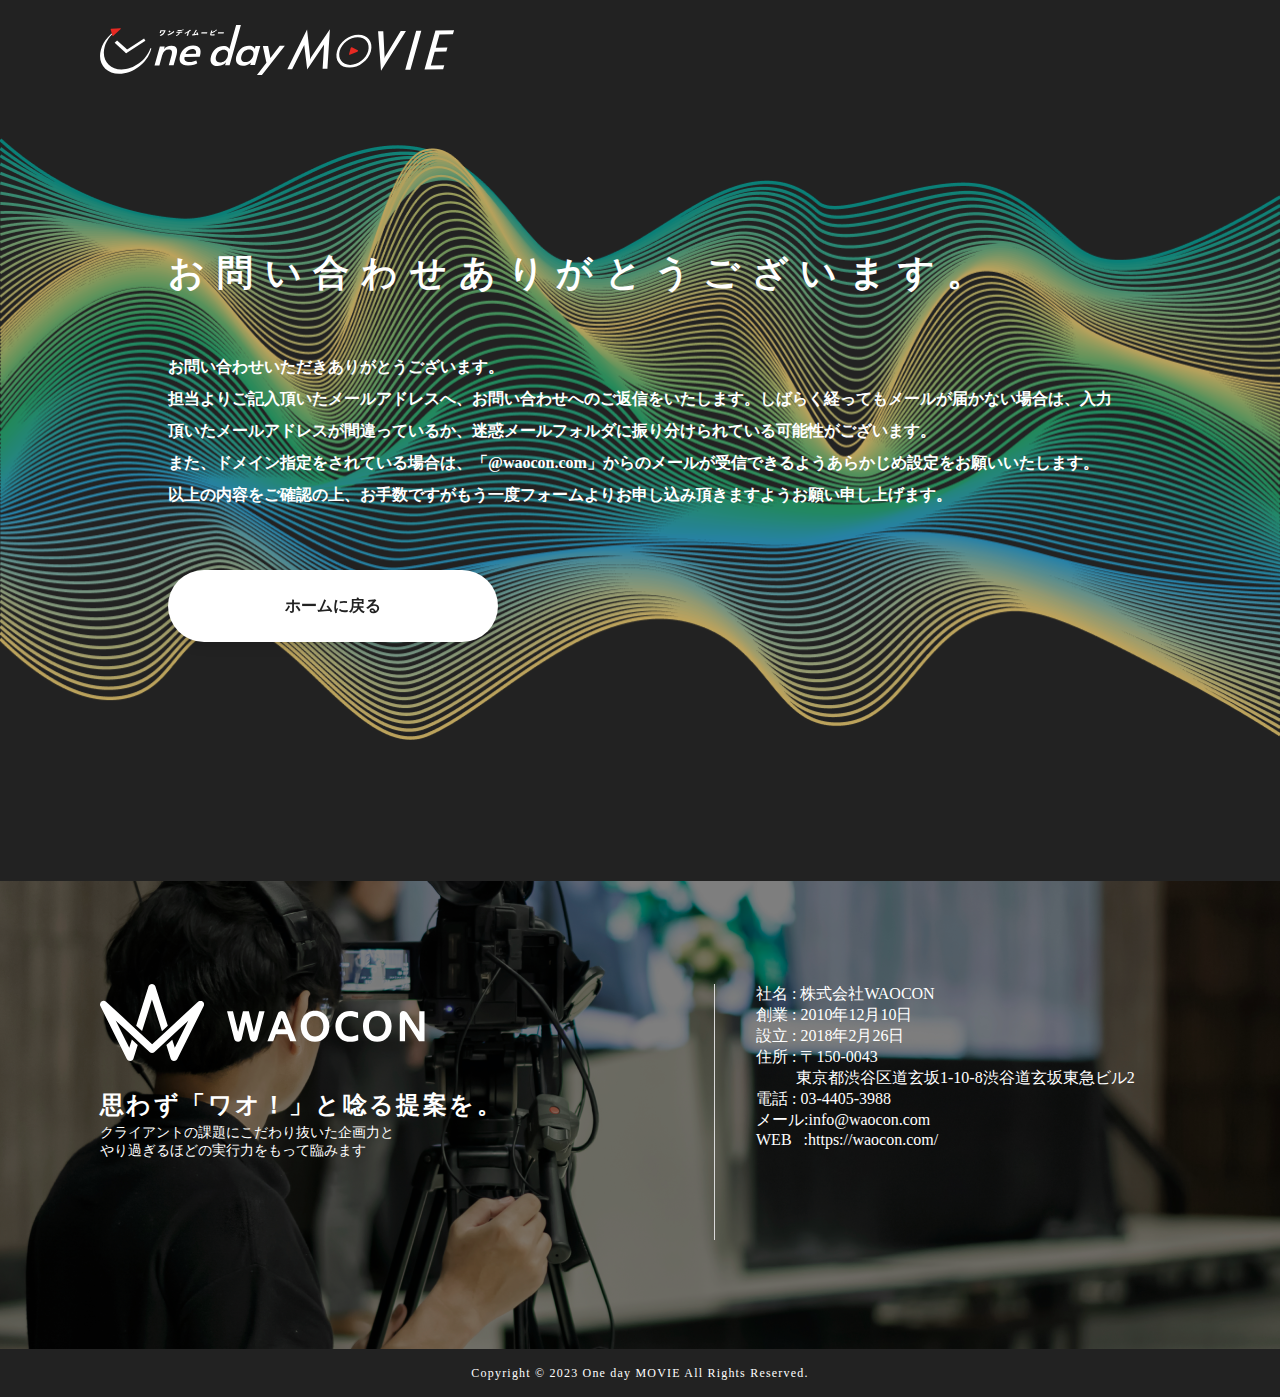
==== thanks-page.html @ 6f589d9c "create page thanks" ====
<!DOCTYPE html>
<html lang="en">

<head>
  <meta charset="UTF-8">
  <meta http-equiv="X-UA-Compatible" content="IE=edge">
  <meta name="viewport" content="width=device-width, initial-scale=1.0">
  <title>Thanks page</title>
  <link rel="stylesheet" href="./styles.css">
</head>

<body>
  <header class="page-header">
    <img class="logo" src="./img/logo.svg" alt="logo" />
  </header>
  <main class="page-main screen">
    <section class="section-banner">
      <div class="banner-wrapper">
        <img class="layer-1" src="./img/layer-1.png" alt="Layer 1" />
        <div class="content-thanks">
          <h2>お問い合わせありがとうございます。</h2>
          <p>
            お問い合わせいただきありがとうございます。<br>
            担当よりご記入頂いたメールアドレスへ、お問い合わせへのご返信をいたします。しばらく経ってもメールが届かない場合は、入力<br>頂いたメールアドレスが間違っているか、迷惑メールフォルダに振り分けられている可能性がございます。<br>
            また、ドメイン指定をされている場合は、「@waocon.com」からのメールが受信できるようあらかじめ設定をお願いいたします。<br>
            以上の内容をご確認の上、お手数ですがもう一度フォームよりお申し込み頂きますようお願い申し上げます。
          </p>
          <button class="return-home-button">
            <a href="index.html">ホームに戻る</a>
          </button>
        </div>
      </div>
    </section>
  </main>
  <footer class="page-footer">
    <div class="rectangle-69"></div>
    <div class="footer-content">
      <div class="footer-content-left">
        <img class="frame-2" src="./img/frame-1.svg" alt="Frame" />
        <h4 class="footer-title">思わず「ワオ！」と唸る提案を。</h4>
        <p class="footer-subtitle">クライアントの課題にこだわり抜いた企画力と</p>
        <p class="footer-subtitle">やり過ぎるほどの実行力をもって臨みます</p>
      </div>
      <div class="footer-content-right">
        <img class="line-5" src="./img/line-5.svg" alt="Line 5" />
        <ul class="introduction-list">
          <li class="introduction-item yugothic-medium-white-16px">社名 : 株式会社WAOCON</li>
          <li class="introduction-item yugothic-medium-white-16px">創業 : 2010年12月10日</li>
          <li class="introduction-item yugothic-medium-white-16px">設立 : 2018年2月26日</li>
          <li class="introduction-item yugothic-medium-white-16px">住所 : 〒150-0043<br><span
              class="mr-5">東京都渋谷区道玄坂1-10-8渋谷道玄坂東急ビル2</span></li>
          <li class="introduction-item yugothic-medium-white-16px">電話 : 03-4405-3988</li>
          <li class="introduction-item yugothic-medium-white-16px">メール:info@waocon.com</li>
          <li class="introduction-item yugothic-medium-white-16px">WEB&nbsp;&nbsp; :https://waocon.com/</li>
        </ul>
      </div>
    </div>
  </footer>
  <div class="copyright-area">
    <p class="copyright-2023-one valign-text-middle">Copyright © 2023 One day MOVIE All Rights Reserved.</p>
  </div>
</body>

</html>
---- styles.css ----
/* Font */
@font-face {
  font-family: 'Oswald';
  src: url('font/Oswald-Bold.woff2') format('woff2'),
      url('font/Oswald-Bold.woff') format('woff');
  font-weight: 700;
  font-style: normal;
  font-display: swap;
}

@font-face {
  font-family: 'Oswald';
  src: url('font/Oswald-Medium.woff2') format('woff2'),
      url('font/Oswald-Medium.woff') format('woff');
  font-weight: 500;
  font-style: normal;
  font-display: swap;
}

@font-face {
  font-family: 'YuMincho-Medium';
  src: url('font/YuMin-Medium-AlphaNum.woff2') format('woff2'),
      url('font/YuMin-Medium-AlphaNum.woff') format('woff');
  font-weight: 500;
  font-style: normal;
  font-display: swap;
}

@font-face {
  font-family: 'YuGothic-Medium';
  src: url('font/YuGo-Medium-AlphaNum.woff2') format('woff2'),
      url('font/YuGo-Medium-AlphaNum.woff') format('woff');
  font-weight: 500;
  font-style: normal;
  font-display: swap;
}

@font-face {
  font-family: 'YuGothic-Bold';
  src: url('font/YuGo-Bold-AlphaNum.woff2') format('woff2'),
      url('font/YuGo-Bold-AlphaNum.woff') format('woff');
  font-weight: 700;
  font-style: normal;
  font-display: swap;
}

html, body, div, span, applet, object, iframe,
h1, h2, h3, h4, h5, h6, p, blockquote, pre,
a, abbr, acronym, address, big, cite, code,
del, dfn, em, img, ins, kbd, q, s, samp,
small, strike, strong, sub, sup, tt, var,
b, u, i, center,
dl, dt, dd, ol, ul, li,
fieldset, form, label, legend,
table, caption, tbody, tfoot, thead, tr, th, td,
article, aside, canvas, details, embed, 
figure, figcaption, footer, header, hgroup, 
menu, nav, output, ruby, section, summary,
time, mark, audio, video {
	margin: 0;
	padding: 0;
	border: 0;
	font-size: 100%;
	font: inherit;
	vertical-align: baseline;
}
/* HTML5 display-role reset for older browsers */
article, aside, details, figcaption, figure, 
footer, header, hgroup, menu, nav, section {
	display: block;
}
body {
	line-height: 1;
}
ol, ul {
	list-style: none;
}
blockquote, q {
	quotes: none;
}
blockquote:before, blockquote:after,
q:before, q:after {
	content: '';
	content: none;
}
table {
	border-collapse: collapse;
	border-spacing: 0;
}

:root {
  --black: rgba(0, 0, 0, 1);
  --log-cabin: rgba(34, 34, 34, 1);
  --suva-gray: rgba(136, 136, 136, 1);
  --alto: rgba(217, 217, 217, 1);
  --alizarin-crimson: rgba(231, 41, 34, 1);
  --cararra: rgba(236, 236, 236, 1);
  --desert-storm: rgba(248, 248, 248, 1);
  --scarlet: rgba(255, 20, 20, 1);
  --chablis: rgba(255, 244, 244, 1);
  --white: rgba(255, 255, 255, 1);

  --font-size-xs: 12px;
  --font-size-s: 14px;
  --font-size-m: 16px;
  --font-size-l: 20px;
  --font-size-xl: 32px;
  --font-size-xxl: 48px;
  --font-size-xxxl: 118px;

  --font-family-a-otf_midashi_go_mb31_pr5-mb31: "A-OTF Midashi Go MB31 Pr5-MB31";
  --font-family-a-otf_midashi_go_mb31_pro-mb31: "A-OTF Midashi Go MB31 Pro-MB31";
  --font-family-a-otf_midashi_go_mb31_pro-regular: "A-OTF Midashi Go MB31 Pro-Regular";
  --font-family-oswald: "Oswald";
  --font-family-yugothic-bold: "YuGothic-Bold";
  --font-family-yugothic-medium: "YuGothic-Medium";
  --font-family-yumincho-medium: "YuMincho-Medium";
}

body {
  margin: 0;
}

select {
  -webkit-appearance: none; /* for Safari and Chrome */
  -moz-appearance: none; /* for Firefox */
  appearance: none; /* for other browsers */
  background-image: url(img/arrow.png);
  background-repeat: no-repeat;
  background-position: right 12px center;
}

.yugothic-bold-white-16px {
  color: var(--white);
  font-family: var(--font-family-yugothic-bold);
  font-size: var(--font-size-m);
  font-weight: 700;
  font-style: normal;
}

.yugothic-medium-white-12px {
  color: var(--white);
  font-family: var(--font-family-yugothic-medium);
  font-size: var(--font-size-xs);
  font-weight: 500;
  font-style: normal;
}

.yugothic-bold-black-32px {
  color: var(--black);
  font-family: var(--font-family-yugothic-bold);
  font-size: var(--font-size-xl);
  font-weight: 700;
  font-style: normal;
}

.yugothic-bold-black-20px {
  color: var(--black);
  font-family: var(--font-family-yugothic-bold);
  font-size: var(--font-size-l);
  font-weight: 700;
  font-style: normal;
}

.oswald-medium-white-14px {
  color: var(--white);
  font-family: var(--font-family-oswald);
  font-size: var(--font-size-s);
  font-weight: 500;
  font-style: normal;
}

.oswald-bold-white-48px {
  color: var(--white);
  font-family: var(--font-family-oswald);
  font-size: var(--font-size-xxl);
  font-weight: 700;
  font-style: normal;
}

.yugothic-medium-log-cabin-16px {
  color: var(--log-cabin);
  font-family: var(--font-family-yugothic-medium);
  font-size: var(--font-size-m);
  font-weight: 500;
  font-style: normal;
}

.a-otfmidashigomb31pr5-mb31-normal-log-cabin-14px {
  color: var(--log-cabin);
  font-family: var(--font-family-a-otf_midashi_go_mb31_pr5-mb31);
  font-size: var(--font-size-s);
  font-weight: 400;
  font-style: normal;
}

.yugothic-bold-scarlet-48px {
  color: var(--scarlet);
  font-family: var(--font-family-yugothic-bold);
  font-size: var(--font-size-xxl);
  font-weight: 700;
  font-style: normal;
}

.yugothic-bold-black-16px {
  color: var(--black);
  font-family: var(--font-family-yugothic-bold);
  font-size: var(--font-size-m);
  font-weight: 700;
  font-style: normal;
}

.yugothic-bold-black-14px {
  color: var(--black);
  font-family: var(--font-family-yugothic-bold);
  font-size: var(--font-size-s);
  font-weight: 700;
  font-style: normal;
}

.a-otfmidashigomb31pr5-mb31-normal-white-14px {
  color: var(--white);
  font-family: var(--font-family-a-otf_midashi_go_mb31_pr5-mb31);
  font-size: var(--font-size-s);
  font-weight: 400;
  font-style: normal;
}

.yugothic-bold-white-32px {
  color: var(--white);
  font-family: var(--font-family-yugothic-bold);
  font-size: var(--font-size-xl);
  font-weight: 700;
  font-style: normal;
}

.yugothic-bold-black-24px {
  color: var(--black);
  font-family: var(--font-family-yugothic-bold);
  font-size: 24px;
  font-weight: 700;
  font-style: normal;
}

.yugothic-bold-white-12px {
  color: var(--white);
  font-family: var(--font-family-yugothic-bold);
  font-size: var(--font-size-xs);
  font-weight: 700;
  font-style: normal;
}

.oswald-bold-white-128px {
  color: var(--white);
  font-family: var(--font-family-oswald);
  font-size: 128px;
  font-weight: 700;
  font-style: normal;
}

.yugothic-medium-white-16px {
  color: var(--white);
  font-family: var(--font-family-yugothic-medium);
  font-size: var(--font-size-m);
  font-weight: 500;
  font-style: normal;
}

.yugothic-bold-log-cabin-32px {
  color: var(--log-cabin);
  font-family: var(--font-family-yugothic-bold);
  font-size: var(--font-size-xl);
  font-weight: 700;
  font-style: normal;
}

.yugothic-bold-white-14px {
  color: var(--white);
  font-family: var(--font-family-yugothic-bold);
  font-size: var(--font-size-s);
  font-weight: 700;
  font-style: normal;
}

.yugothic-bold-white-48px-2 {
  color: var(--white);
  font-family: var(--font-family-yugothic-bold);
  font-size: var(--font-size-xxl);
  font-weight: 700;
  font-style: normal;
}

.yugothic-bold-white-20px {
  color: var(--white);
  font-family: var(--font-family-yugothic-bold);
  font-size: var(--font-size-l);
  font-weight: 700;
  font-style: normal;
}

.yugothic-bold-white-48px {
  font-family: var(--font-family-yugothic-bold);
  font-size: var(--font-size-xxl);
  font-weight: 700;
  font-style: normal;
}

.hidden,
.hidden * {
  pointer-events: none;
  visibility: hidden;
}

html {
  scroll-behavior: smooth;
}

.slick-prev, .slick-next {
  display: none !important;
}

/* main content page */

.page-main {
  align-items: flex-end;
  background-color: var(--log-cabin);
  border: 1px none;
  display: flex;
  flex-direction: column;
}

.section-about {
  align-items: flex-start;
  display: flex;
  width: 100%;
  z-index: 5;
  position: relative;
}
.video-background {
  position: absolute;
  top: 0;
  left: 0;
  width: 100%;
  height: 100%;
  z-index: -1;
  overflow: hidden;
  opacity: 0.5;
}

.video-background video {
  min-height: 100%;
  width: auto;
  height: auto;
  position: absolute;
  top: 50%;
  left: 50%;
  transform: translate(-50%, -50%);
}

.about-wrapper {
  background: linear-gradient(180deg,
      rgb(34, 34, 34) 0%,
      rgba(0, 0, 0, 0.5) 48.96%,
      rgb(34, 34, 34) 100%);
  display: flex;
  flex-direction: column;
  gap: 96px;
  min-height: 750px;
  padding: 135px 0 0;
  width: 100%;
}

.about {
  letter-spacing: 0.1em;
  text-align: center;
  line-height: 71px;
}

.about-content {
  align-items: center;
  display: flex;
  flex-direction: column;
}

.about-content-item {
  display: flex;
  align-items: center;
  line-height: 60px;
  margin-bottom: 18px;
}

.about-content-description {
  letter-spacing: 4px;
  line-height: 32px;
  min-height: 160px;
  min-width: 576px;
  text-align: center;
  margin: 40px 0;
}

.about-content-bottom {
  align-items: center;
  display: flex;
  flex-direction: column;
  gap: 11px;
}

.about-content-text {
  letter-spacing: 3.2px;
  line-height: 32px;
  margin-right: 2px;
  text-align: center;
  white-space: nowrap;
}

.vector {
  height: 7px;
  margin-left: 33px;
  width: 207px;
}

.text-bg {
  align-items: flex-start;
  background-color: var(--white);
  display: flex;
  gap: 10px;
  padding: 0px 20px;
  position: relative;
  width: fit-content;
  margin: 0 10px;
}

.pr {
  color: var(--log-cabin);
  font-family: var(--font-family-yugothic-bold);
  font-size: 40px;
  font-weight: 700;
  letter-spacing: 4px;
  line-height: 60px;
  text-align: center;
}

.page-header {
  align-items: flex-start;
  background-color: transparent;
  display: flex;
  flex-direction: row;
  gap: 266px;
  height: 100px;
  justify-content: flex-start;
  left: 0;
  min-width: 1440px;
  padding: 25px 100px;
  position: fixed;
  top: 0;
  width: auto;
  z-index: 13;
}

.logo {
  height: 50px;
  width: 354px;
}

.navbar {
  align-items: flex-start;
  display: flex;
  gap: 40px;
  margin-bottom: 1px;
  top: 20px;
  list-style: none;
  margin-top: 0;
  padding-left: 0;
}

.navbar-1 {
  position: relative;
  width: fit-content;
}

.navbar-link {
  letter-spacing: 1.4px;
  line-height: normal;
  margin-top: -1px;
  text-align: center;
}
.navbar-link a {
  font-size: 14px;
  font-weight: 500;
  color: #fff;
  text-decoration: none;
}

.section-strong {
  align-items: flex-start;
  display: flex;
  z-index: 7;
  width: 100%;
}

.section-strong-wrapper {
  height: 874px;
  position: relative;
  width: 100%;
}

.strong-image {
  height: 198px;
  object-fit: cover;
  width: 256px;
}

.strong-title-area {
  left: 0;
  position: absolute;
  top: 0;
  width: 100%;
}

.strong-bg {
  align-items: flex-start;
  background-image: url(./img/rectangle-67-1.png);
  background-position: 50% 50%;
  background-size: cover;
  display: flex;
  height: 874px;
  left: 0;
  min-width: 100%;
  position: absolute;
  top: 0;
}

.rectangle-62 {
  background: linear-gradient(180deg,
      rgb(34, 34, 34) 0%,
      rgba(0, 0, 0, 0.5) 48.96%,
      rgb(34, 34, 34) 100%);
  height: 874px;
  width: 100%;
}

.strong-title-bottom {
  width: 631px;
  margin: 0 auto;
  align-items: center;
  display: flex;
  flex-direction: column;
  gap: 16px;
  min-height: 136px;
}

.strong-sub-title {
  font-family: var(--font-family-yugothic-bold);
  font-size: var(--font-size-xl);
  font-weight: 700;
  letter-spacing: 3.2px;
  line-height: 60px;
  min-width: 631px;
  text-align: center;
  white-space: nowrap;
}

.span1-1 {
  color: var(--scarlet);
}

.strong-title-top {
  align-items: center;
  display: flex;
  justify-content: center;
  gap: 15px;
  padding-top: 124px;
  padding-bottom: 50px;
}

.surname-1 {
  min-width: 341px;
  text-align: center;
}

.surname-2 {
  letter-spacing: 4.8px;
  line-height: normal;
}

.star-icon {
  height: 46px;
  width: 46px;
}

.strong-content-list {
  display: flex;
  flex-direction: row;
  position: absolute;
  top: 637px;
  left: 50%;
  transform: translate(-50%, -50%);
}

.strong-content-item {
  padding: 0 20px;
}

.strong-content-text {
  width: 300px;
  line-height: normal;
  min-height: 144px;
  padding-top: 36px;
  margin-right: 2px;
  letter-spacing: 1.6px;
}

.copyright-area {
    background-color: var(--log-cabin);
    padding: 15px 0;
    z-index: 12;
}

.copyright-2023-one {
  color: var(--white);
  font-family: var(--font-family-yumincho-medium);
  font-size: var(--font-size-xs);
  font-weight: 500;
  height: 18px;
  letter-spacing: 1.2px;
  line-height: normal;
  min-width: 360px;
  text-align: center;
}

.valign-text-middle {
  display: flex;
  flex-direction: column;
  justify-content: center;
}

.section-price {
  align-items: flex-start;
  background-image: url(./img/rectangle-68-1.png);
  background-position: 50% 50%;
  background-size: cover;
  display: flex;
  height: 419px;
  margin-top: 100px;
  width: 100%;
  z-index: 3;
}

.price-wrapper {
  align-items: center;
  background-color:
    #ffffffb2;
  display: flex;
  flex-direction: column;
  padding: 40px 0;
  width: 100%;
}

.price-title {
  color: var(--log-cabin);
  font-family: var(--font-family-yugothic-bold);
  font-size: var(--font-size-l);
  font-weight: 700;
  letter-spacing: 4px;
  line-height: normal;
  margin-right: 2px;
  margin-top: 19px;
  min-height: 30px;
  min-width: 370px;
  text-align: center;
}

.price-description {
  height: 190px;
  margin-top: 20px;
  position: relative;
  width: 443px;
}

.line-red {
  display: block;
  width: 434px;
  height: 1px;
  background-color: #C1272D;
  margin: 0 auto;
  margin-top: 32px;
}
.price-description-wrapper {
  align-items: flex-end;
  display: flex;
  gap: 11px;
  height: 190px;
  left: 0;
  min-width: 443px;
  position: absolute;
  top: 0;
}

.price-description-title {
  color: var(--log-cabin);
  font-family: var(--font-family-oswald);
  font-size: 128px;
  font-weight: 700;
  letter-spacing: 0;
  line-height: normal;
  min-height: 190px;
}

.price-description-subtitle {
  width: 48px;
  height: 92px;
  margin-bottom: 24px;
  font-family: var(--font-family-yugothic-bold);
  position: relative;
}

.price-subtitle-2 {
  color: var(--log-cabin);
  font-family: var(--font-family-yugothic-bold);
  font-size: var(--font-size-xxl);
  font-weight: 700;
  left: 0;
  letter-spacing: 0;
  line-height: normal;
  position: absolute;
  top: 20px;
}

.price-subtitle-1 {
  color: var(--log-cabin);
  font-family: var(--font-family-yugothic-bold);
  font-size: 21px;
  font-weight: 700;
  left: 3px;
  letter-spacing: 0;
  line-height: normal;
  position: absolute;
  top: 0;
}

.price-icon {
  align-items: center;
  display: flex;
  gap: 14px;
  height: 71px;
  margin-left: 1px;
  min-width: 215px;
}

.surname {
  color: var(--log-cabin);
  font-family: var(--font-family-oswald);
  font-size: var(--font-size-xxl);
  font-weight: 700;
  min-width: 139px;
}

.icons-1 {
  height: 60px;
  margin-bottom: 1px;
  width: 60px;
}

.section-banner {
  align-items: center;
  display: flex;
  flex-direction: column;
  margin-top: 100px;
  min-height: 781px;
  width: 100%;
  z-index: 6;
}

.banner-wrapper {
  display: flex;
  justify-content: center;
  width: 100%;
  height: 713px;
  margin-top: -24px;
  position: relative;
}

.banner-wrapper h2 {
  padding-top: 98px;
  font-size: 96px;
  font-family: var(--font-family-oswald);
  font-weight: 600;
  transform: matrix(1, 0, -0.16, 0.99, 0, 0);
  letter-spacing: 11.8px;
  color: #fff;
  text-align: center;
  position: relative;
}
.banner-wrapper h2 i {
  font-size: var(--font-size-xxxl);
}
.banner-wrapper .person-cameraman {
  display: block;
  width: 602px;
  position: absolute;
  z-index: 1;
  top: 122px;
}
.banner-wrapper .main-title-img {
  display: block;
  width: 674px;
  position: absolute;
  z-index: 2;
  top: 468px;
}

.layer-1 {
  height: 602px;
  left: 0;
  position: absolute;
  top: 62px;
  width: 100%;
}

.span1 {
  letter-spacing: -21.24px;
}

.scroll-down-area {
  align-items: center;
  display: flex;
  flex-direction: column;
  gap: 8px;
  margin-left: 3px;
  min-height: 92px;
  width: 95px;
}

.mouse {
  height: 64px;
  margin-right: 3px;
  width: 28px;
}

.scroll-down {
  color: var(--white);
  font-family: var(--font-family-oswald);
  font-size: var(--font-size-xs);
  font-weight: 700;
  line-height: normal;
  letter-spacing: 3px;
  min-height: 18px;
}

.section-features {
  align-items: flex-start;
  display: flex;
  min-height: 1037px;
  z-index: 4;
  width: 100%;
}

.features-wrapper {
  align-items: center;
  background-color: var(--log-cabin);
  display: flex;
  flex-direction: column;
  gap: 67px;
  min-height: 1037px;
  width: 100%;
}

.features-title-area {
  align-items: center;
  display: flex;
  gap: 19px;
  height: 71px;
  margin-left: 2px;
  min-width: 294px;
}

.icons {
  height: 48px;
  margin-bottom: 1px;
  width: 48px;
}

.features-title {
  letter-spacing: 4.8px;
  line-height: normal;
  text-align: center;
}

.features-content-area {
  height: 899px;
  position: relative;
  width: 1240px;
}

.number {
  left: 303px;
  top: 0;
}

.number-3 {
  letter-spacing: 12.8px;
  line-height: normal;
  position: absolute;
  text-align: center;
}

.features-content {
  align-items: flex-end;
  display: flex;
  flex-direction: column;
  gap: 60px;
  left: 0;
  min-height: 870px;
  position: absolute;
  top: 29px;
  width: 1240px;
}

.features-content-item {
  align-items: center;
  display: flex;
  gap: 59px;
  min-width: 745px;
}

.ellipse {
  height: 250px;
  object-fit: cover;
  width: 250px;
}

.features-content-mid {
  align-items: center;
  align-self: flex-start;
  display: flex;
  gap: 55px;
  min-width: 745px;
}

.features-main-content {
  align-items: flex-start;
  display: flex;
  flex-direction: column;
  gap: 20px;
  min-height: 220px;
  width: 440px;
}

.features-content-title {
  letter-spacing: 0;
  line-height: normal;
  color: var(--white);
}

.features-content-subtitle {
  letter-spacing: 1.6px;
  line-height: 32px;
}

.number-2 {
  left: 804px;
  top: 295px;
}

.number-1 {
  left: 295px;
  top: 619px;
}

.section-works {
  align-items: flex-start;
  display: flex;
  z-index: 1;
  width: 100%;
}

.works-wrapper {
  width: 100%;
  padding-top: 26px;
  padding-left: 195px;
  height: 550px;
  position: relative;
}

.works-bg {
  background-color:
    #454545;
  height: 550px;
  left: 0;
  position: absolute;
  top: 0;
  width: 100%;
}

.works-content {
  gap: 38px;
  position: relative;
}

.works-header-area {
  align-items: center;
  display: flex;
  margin-bottom: 46px;
}

.works-logo {
  align-items: center;
  display: flex;
}

.works-title {
  letter-spacing: 4.8px;
  line-height: normal;
  padding-top: 10px;
  margin-left: 15px;
}

.works-sub-title {
  letter-spacing: 0.8px;
  line-height: normal;
  padding-top: 10px;
  min-height: 24px;
  border-bottom: 1px solid var(--white);
  margin-left: 15px;
}

.works-img {
  align-self: flex-end;
  height: 69px;
  width: 69px;
}

.works-actions {
  align-items: flex-start;
  display: flex;
  gap: 24px;
  margin-left: 501px;
  margin-top: 3px;
  min-width: 124px;
}

.btn-work-action {
  align-items: center;
  border: 1px solid;
  border-color: var(--white);
  border-radius: 25px;
  display: flex;
  height: 50px;
  min-width: 50px;
  padding: 0 21px;
  background-color: transparent;
  cursor: pointer;
}

.media-content-description {
  letter-spacing: 0.6px;
  line-height: normal;
  min-height: 36px;
}


.section-comparison {
  min-height: 900px;
  position: relative;
  width: 100%;
  z-index: 8;
}

.section-comparison-wrapper {
  align-items: center;
  background-color: var(--log-cabin);
  display: flex;
  flex-direction: column;
  gap: 45px;
  left: 0;
  padding: 84px 0;
  position: absolute;
  top: 0;
  width: 100%;
  height: 100%;
}

.comparison-title-area {
  align-items: center;
  display: flex;
  gap: 21px;
  height: 71px;
  margin-left: 1px;
  min-width: 377px;
}

.comparison {
  letter-spacing: 4.8px;
  line-height: normal;
  text-align: center;
}

.icons-bell {
  height: 47px;
  width: 47px;
}

.comparison-content {
  align-items: flex-start;
  background-image: url(./img/rectangle-148.svg);
  background-size: 100% 100%;
  display: flex;
  height: 568px;
  justify-content: flex-end;
  min-width: 1040px;
  padding: 33.9px 41.9px;
}

.overlap-group-container {
  align-items: flex-start;
  align-self: flex-end;
  display: flex;
  flex-direction: column;
  margin-bottom: 0.95px;
  min-height: 414px;
  width: 181px;
}

.comparison-first {
  letter-spacing: 2.4px;
  line-height: normal;
  text-align: center;
  align-items: center;
  background-color: var(--cararra);
  display: flex;
  height: 74px;
  justify-content: center;
  width: 195px;
  margin: 5px;
}

.logo-1 {
  height: 30px;
  width: 216px;
}

.overlap-group9 {
  align-items: flex-start;
  background-color: var(--desert-storm);
  display: flex;
  height: 73px;
  margin-top: 11px;
  min-width: 240px;
  padding: 2px 87px;
}

.comparison-tr {
  display: flex;
}

.comparison-logo {
  align-items: flex-end;
  background-color: var(--log-cabin);
  display: flex;
  justify-content: flex-end;
  padding: 21.5px 12px;
  margin: 5px;
}

.comparison-th-heading, .comparison-bg-storm, .comparison-bg-white {
  background-color: var(--suva-gray);
  padding: 4.5px 15px;
  letter-spacing: 1.6px;
  line-height: normal;
  width: 165px;
  margin: 5px;
}

.comparison-bg-storm, .comparison-bg-white { 
  background-color: var(--desert-storm);
  display: flex;
  align-items: center;
  flex-direction: column;
  justify-content: center;
}

.comparison-bg-storm.logo-row {
  padding: 4.5px 37px;
}

.comparison-bg-white {
  background-color: var(--white);
  margin: 5px;
}

.logo-row.long {
  padding: 0;
  width: 240px;
}

.page-footer {
  background-image: url(./img/rectangle-68.png);
  background-position: 50% 50%;
  background-size: cover;
  height: 468px;
  position: relative;
  width: 100%;
  z-index: 11;
}

.footer-content {
    display: flex;
    padding: 103px 100px;
    justify-content: space-between;
}

.footer-content-left {
  gap: 154px;
}
.footer-content-right {
  align-items: flex-start;
  display: flex;
  gap: 41px;
  height: 262px;
  min-width: 466px;
}

.introduction-list {
  line-height: normal;
}

.introduction-item {
  letter-spacing: 0;
}

.footer-title {
  color: var(--white);
  font-family: var(--font-family-yugothic-bold);
  font-size: 24px;
  font-weight: 700;
  letter-spacing: 2.4px;
  line-height: 40px;
  white-space: nowrap;
  margin-top: 20px;
}

.footer-subtitle {
  color: var(--white);
  font-family: var(--font-family-yugothic-medium);
  font-size: var(--font-size-s);
  font-weight: 500;
  letter-spacing: 0;
  line-height: normal;
}

.mr-5 {
  margin-left: 40px;
}

.span1-3 {
  letter-spacing: 1.6px;
}

.line-5 {
  height: 256px;
  object-fit: cover;
  width: 1px;
}

.section-flow {
  align-items: center;
  align-self: center;
  display: flex;
  flex-direction: column;
  gap: 93px;
  margin-top: 60px;
  min-height: 1331px;
  width: 100%;
  z-index: 9;
}

.flow-content-area {
  height: 1167px;
  position: relative;
  width: 1040px;
}

.flow-content-item {
  height: 255px;
  left: 0;
  position: absolute;
  top: 0;
  width: 495px;
}

.flow-main-content {
  position: absolute;
  padding: 22px 18px 30px 26px;
}

.flow-content-description {
  letter-spacing: 0.8px;
  line-height: 30px;
  margin-top: 12px;
}

.flow-content-top {
  align-items: center;
  display: flex;
  justify-content: space-between;
}

.flow-content-img {
  height: 100px;
  object-fit: cover;
  width: 100px;
}

.flow-content-title {
  letter-spacing: 3.2px;
  line-height: normal;
  min-height: 48px;
}

.content-top-step {
  align-items: flex-start;
  display: flex;
  flex-direction: column;
  gap: 1px;
  min-height: 90px;
  width: 77px;
}

.step-wrapper {
  height: 61px;
  margin-left: 0;
  position: relative;
  width: 75px;
}

.line-26 {
  height: 28px;
  left: 21px;
  object-fit: cover;
  position: absolute;
  top: 33px;
  width: 54px;
}

.subtract-3 {
  height: 53px;
  left: 0;
  position: absolute;
  top: 0;
  width: 53px;
}

.step {
  letter-spacing: 4.9px;
  line-height: normal;
  margin-left: 1.48px;
  min-height: 28px;
  min-width: 54px;
  text-align: center;
}

.rectangle-119 {
  background-color: var(--white);
  height: 255px;
  left: 0;
  position: absolute;
  top: 0;
  transform: rotate(180deg);
  width: 495px;
}

.flow-content-item-5 {
  height: 255px;
  left: 0;
  position: absolute;
  top: 315px;
  width: 495px;
}

.rectangle-119-5 {
  background-color:
    #b4b4b4;
  height: 255px;
}

.rectangle-119-7 {
  box-shadow: 0px 4px 10px #ffffff40;
  left: 0;
  position: absolute;
  top: 0;
  transform: rotate(180deg);
  width: 495px;
}

.subtract {
  height: 53px;
  left: 0;
  position: absolute;
  top: 0;
  width: 65px;
}

.rectangle-164-1 {
  margin-left: 142px;
}

.rectangle-164-4 {
  height: 100px;
  object-fit: cover;
  width: 100px;
}

.flow-content-item-1 {
  height: 255px;
  left: 545px;
  position: absolute;
  top: 122px;
  width: 495px;
}

.rectangle-119-1 {
  background-color: var(--alto);
  height: 255px;
}

.flow-content-item-3 {
  height: 222px;
  left: 0;
  position: absolute;
  top: 945px;
  width: 495px;
}

.subtract-5 {
  height: 53px;
  left: 0;
  position: absolute;
  top: 0;
  width: 59px;
}

.rectangle-164-3 {
  margin-left: 88px;
}

.rectangle-119-3 {
  background-color:
    #313131;
  height: 222px;
}

.flow-content-link {
  align-items: flex-end;
  display: flex;
  flex-direction: column;
  justify-content: center;
  left: 477px;
  min-height: 787px;
  position: absolute;
  top: 193px;
  width: 82px;
}

.line-52 {
  height: 35px;
  margin-right: 3.85px;
  margin-top: 145px;
  width: 78px;
}

.line-49 {
  height: 35px;
  margin-right: 3.85px;
  margin-top: 114px;
  width: 78px;
}

.line-53 {
  height: 35px;
  margin-right: 3.85px;
  margin-top: 87px;
  width: 78px;
}

.line-51 {
  height: 35px;
  margin-right: -1.15px;
  margin-top: 150px;
  width: 78px;
}

.line-48 {
  height: 35px;
  margin-right: 3.85px;
  width: 78px;
}

.line-50 {
  height: 35px;
  margin-right: -1.15px;
  margin-top: 87px;
  width: 78px;
}

.flow-content-item-4 {
  height: 282px;
  left: 545px;
  position: absolute;
  top: 726px;
  width: 495px;
}

.rectangle-119-4 {
  background-color:
    #484848;
  height: 282px;
}

.rectangle-164-2 {
  margin-left: 177px;
}

.subtract-1 {
  height: 53px;
  left: 0;
  position: absolute;
  top: 0;
  width: 66px;
}

.flow-content-item-6 {
  height: 229px;
  left: 545px;
  position: absolute;
  top: 437px;
  width: 495px;
}

.rectangle-119-6 {
  background-color:
    #797979;
  height: 229px;
}

.flow-content-item-2 {
  height: 255px;
  left: 0;
  position: absolute;
  top: 630px;
  width: 495px;
}

.subtract-4 {
  height: 53px;
  left: 0;
  position: absolute;
  top: 0;
  width: 64px;
}

.rectangle-119-2 {
  background-color:
    #606060;
  height: 255px;
}

.flow-title-area {
  align-items: center;
  display: flex;
  gap: 7px;
  height: 71px;
  margin-left: 1px;
  min-width: 167px;
}

.flow {
  letter-spacing: 4.8px;
  line-height: normal;
  text-align: center;
}

.icon-share {
  height: 40px;
  margin-top: 1px;
  width: 40px;
}

.progress {
  align-items: flex-start;
  display: flex;
  height: 13px;
  left: 720px;
  min-width: 620px;
  position: fixed;
  top: 68px;
  z-index: 14;
}

.progress-wrapper {
  height: 13px;
  position: relative;
  width: 624px;
}

.ellipse-icon {
  background-color: var(--alizarin-crimson);
  border-radius: 6.5px;
  height: 13px;
  position: absolute;
  top: 0;
  width: 13px;
}

.progress-white {
  background-color: var(--alto);
  height: 5px;
  left: 0;
  position: absolute;
  top: 4px;
  width: 100%;
}

.progress-red {
  background-color: var(--alizarin-crimson);
  height: 5px;
  left: 0;
  position: absolute;
  top: 4px;
}

.section-contact {
  align-items: center;
  align-self: center;
  display: flex;
  flex-direction: column;
  gap: 78px;
  margin-top: 200px;
  margin-bottom: 114px;
  z-index: 10;
}

.section-contact-content {
  align-items: center;
  display: flex;
  flex-direction: column;
  gap: 21px;
}

.contact-form {
  align-items: center;
  display: flex;
  flex-direction: column;
  width: 100%;
  border-top: 1px solid #F9F9F9;
}

.form-group {
  width: 100%;
  display: flex;
  justify-content: space-between;
  padding: 22px 0;
  border-bottom: 1px solid #F9F9F9;
}

.form-label {
  display: flex;
  flex-direction: row;
  align-items: center;
}

.form-label-badge {
  background-color: var(--alizarin-crimson);
  padding: 5px 17px;
  margin-left: 25px;
}

.form-control {
  width: 377px;
  height: 57px;
  padding: 0 20px;
}
.form-control-select {
  width: 421px;
  height: 61px;
  padding: 0 20px;
}

.text-area {
  height: 191px;
  width: 421px;
  resize: none;
}

.checkbox-selected {
  height: 37px;
  margin-left: 2px;
  position: relative;
  width: 276px;
}

.have-underline {
  text-decoration: underline;
}

.checkbox-action {
  display: flex;
  align-items: center;
  margin: 48px 0;
}

.btn-checkbox {
  height: 37px;
  width: 37px;
  border-radius: 5px;
}

.checkbox-label {
  margin-left: 12px;
}
.checkbox-label a {
  cursor: pointer;
  color: #fff;
}

.btn-contact-action {
  height: 72px;
  width: 330px;
  border-radius: 50px;
  border-width: 0;
  background-color: var(--scarlet);
  cursor: pointer;
}

.icon-check {
  height: 19px;
  width: 20px;
}

.contact-sub-title {
  letter-spacing: 0.8px;
  line-height: normal;
  margin-right: 2px;
  text-align: center;
}

.section-contact-title {
  letter-spacing: 4.8px;
  line-height: normal;
}

.section-plus {
  align-items: flex-end;
  background-color: var(--log-cabin);
  display: flex;
  flex-direction: column;
  gap: 32px;
  min-height: 478px;
  padding: 32px 0;
  width: 100%;
  z-index: 2;
}

.section-plus-content {
  align-items: center;
  display: flex;
  flex-direction: column;
  gap: 60px;
  min-height: 308px;
  width: 100%;
}

.plus-title {
  letter-spacing: 2px;
  line-height: 40px;
  margin-right: 2px;
  min-height: 80px;
  min-width: 502px;
  text-align: center;
}

.plus-content {
  align-items: flex-start;
  display: flex;
  gap: 78px;
  margin-right: 2px;
  min-width: 1040px;
}

.plus-content-area {
  display: flex;
  gap: 27px;
  border-left: 2px solid var(--alizarin-crimson);
  width: 50%;
  padding-left: 28px;
}

.plus-content-list {
  align-items: flex-start;
  display: flex;
  flex-direction: column;
  gap: 24px;
  width: 100%;
}

.plus-content-item {
  display: flex;
  min-width: 100%;
  justify-content: space-between;
  margin-bottom: 8px;
}

.plus-image {
  align-self: center;
  height: 45px;
  margin-left: 1px;
  width: 45px;
}

.bg-chablis {
  background-color: var(--chablis);
}

.rectangle-69 {
  background-color: #00000080;
  left: 0;
  position: absolute;
  top: 0;
  width: 100%;
  height: 100%;
  z-index: -1;
}

/* carousel */
.carousel{
  width: 1200px;
}

.carousel video {
  width: 306px;
  height: 191px;
}

.works-media-item {
  margin-right: 50px;
}
.works-media-item p, h6 {
  padding-top: 16px;
}
.slick-list {
  padding: 0 !important;
  padding-right: 150px !important;
}

/* css thansk page */
.content-thanks {
  margin-top: 80px;
}
.content-thanks h2, p {
  color: var(--white);
  font-family: var(--font-family-yugothic-bold);
  font-size: 36px;
  font-weight: 700;
  font-style: normal;
  text-align: left;
  transform: none;
  position: relative;
  z-index: 10;
}
.content-thanks p {
  line-height: 32px;
  font-size: 16px;
  margin: 60px 0;
}

.return-home-button {
  display: flex;
  justify-content: center;
  align-items: center;
  width: 330px;
  height: 72px;
  font-family: var(--font-family-yugothic-bold);
  font-size: 16px;
  font-weight: 700;
  font-style: normal;
  background-color: #fff;
  text-align: center;
  cursor: pointer;
  filter: drop-shadow(0px 3px 6px rgba(0, 0, 0, 0.161));
  border: none;
  border-radius: 50px;
}
.return-home-button a {
  text-decoration: none;
  color: #222222;
}
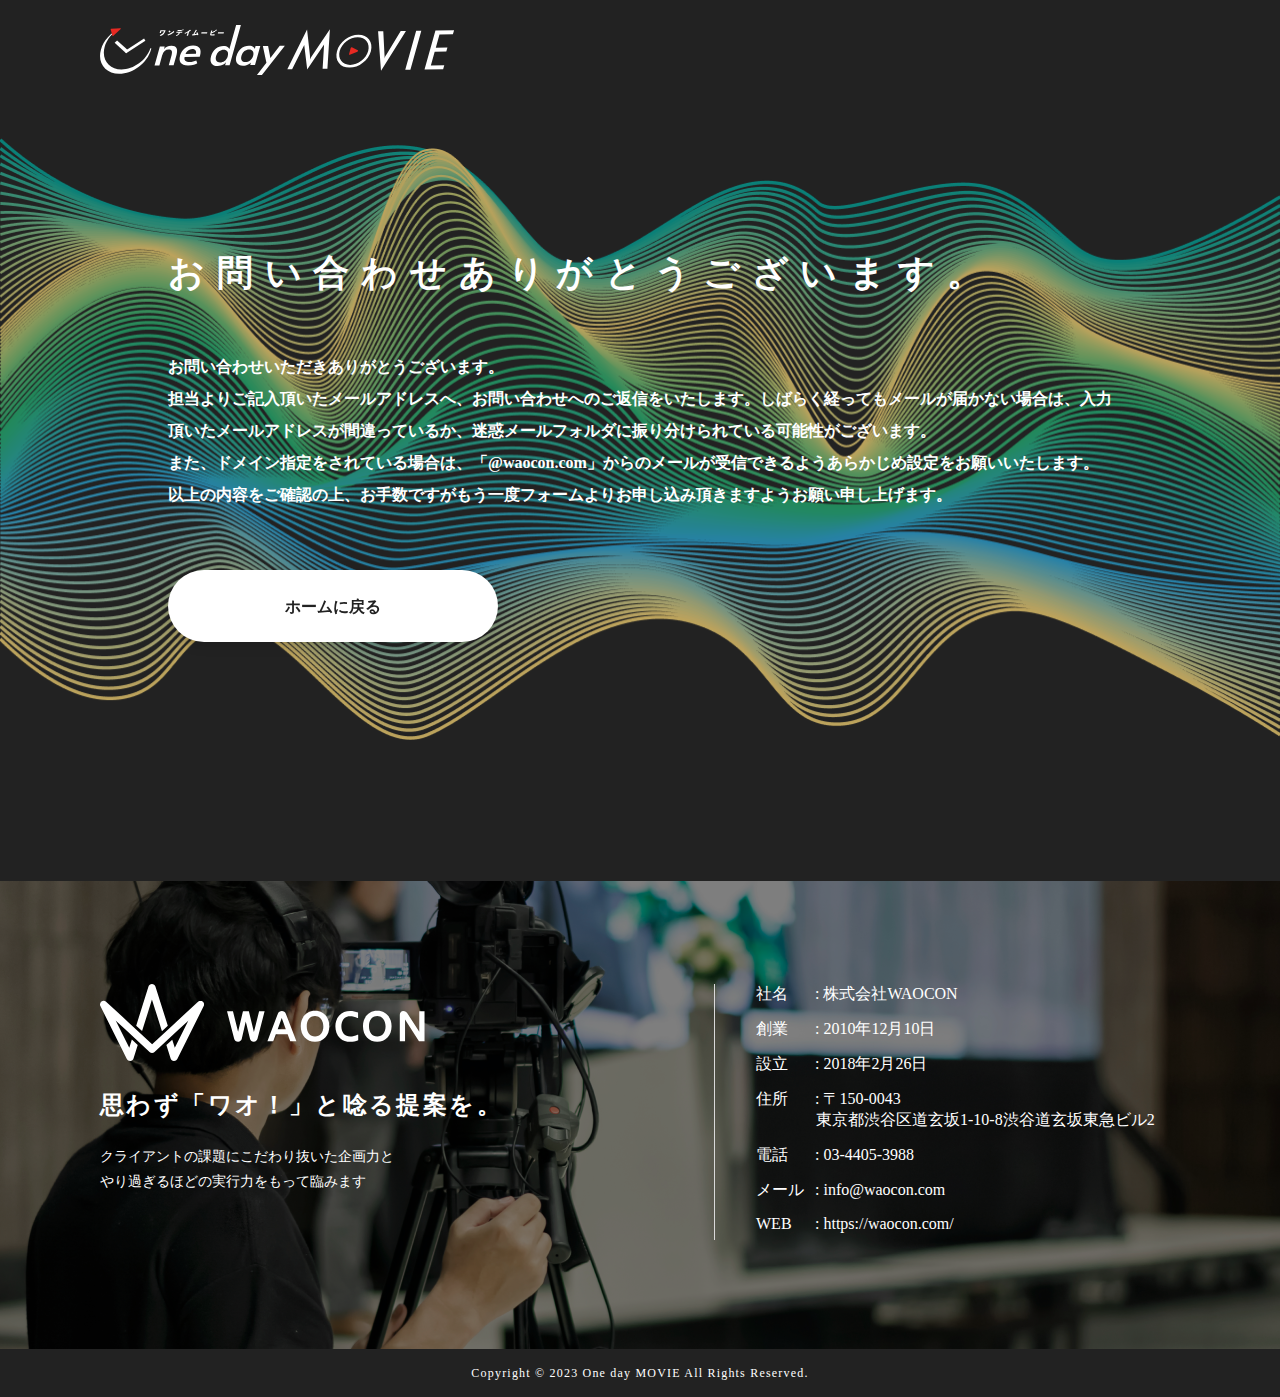
==== commit aeda000a: "update feedback" ====
--- a/thanks-page.html
+++ b/thanks-page.html
@@ -44,14 +44,15 @@
       <div class="footer-content-right">
         <img class="line-5" src="./img/line-5.svg" alt="Line 5" />
         <ul class="introduction-list">
-          <li class="introduction-item yugothic-medium-white-16px">社名 : 株式会社WAOCON</li>
-          <li class="introduction-item yugothic-medium-white-16px">創業 : 2010年12月10日</li>
-          <li class="introduction-item yugothic-medium-white-16px">設立 : 2018年2月26日</li>
-          <li class="introduction-item yugothic-medium-white-16px">住所 : 〒150-0043<br><span
-              class="mr-5">東京都渋谷区道玄坂1-10-8渋谷道玄坂東急ビル2</span></li>
-          <li class="introduction-item yugothic-medium-white-16px">電話 : 03-4405-3988</li>
-          <li class="introduction-item yugothic-medium-white-16px">メール:info@waocon.com</li>
-          <li class="introduction-item yugothic-medium-white-16px">WEB&nbsp;&nbsp; :https://waocon.com/</li>
+          <li class="introduction-item yugothic-medium-white-16px"><span>社名</span> : 株式会社WAOCON</li>
+          <li class="introduction-item yugothic-medium-white-16px"><span>創業</span> : 2010年12月10日</li>
+          <li class="introduction-item yugothic-medium-white-16px"><span>設立</span> : 2018年2月26日</li>
+          <li class="introduction-item yugothic-medium-white-16px"><span>住所</span> : 〒150-0043<br><span
+              class="only">東京都渋谷区道玄坂1-10-8渋谷道玄坂東急ビル2</span></li>
+          <li class="introduction-item yugothic-medium-white-16px"><span>電話</span> : 03-4405-3988</li>
+          <li class="introduction-item yugothic-medium-white-16px"><span>メール</span> : info@waocon.com</li>
+          <li class="introduction-item yugothic-medium-white-16px"><span>WEB</span> : https://waocon.com/
+          </li>
         </ul>
       </div>
     </div>
--- a/styles.css
+++ b/styles.css
@@ -1020,8 +1020,19 @@
   line-height: normal;
   padding-top: 10px;
   min-height: 24px;
-  border-bottom: 1px solid var(--white);
   margin-left: 15px;
+  text-decoration: none;
+  position: relative;
+}
+.works-sub-title::after {
+  content: '';
+  display: block;
+  width: 100%;
+  height: 1px;
+  background-color: #fff;
+  position: absolute;
+  left: 0;
+  bottom: -3px;
 }
 
 .works-img {
@@ -1226,6 +1237,15 @@
 
 .introduction-item {
   letter-spacing: 0;
+  margin-bottom: 14px;
+}
+.introduction-item span {
+  display: inline-block;
+  width: 55px;
+}
+.introduction-item span.only {
+  width: unset;
+  margin-left: 60px;
 }
 
 .footer-title {
@@ -1236,7 +1256,7 @@
   letter-spacing: 2.4px;
   line-height: 40px;
   white-space: nowrap;
-  margin-top: 20px;
+  margin: 20px 0;
 }
 
 .footer-subtitle {
@@ -1245,11 +1265,7 @@
   font-size: var(--font-size-s);
   font-weight: 500;
   letter-spacing: 0;
-  line-height: normal;
-}
-
-.mr-5 {
-  margin-left: 40px;
+  line-height: 1.8;
 }
 
 .span1-3 {
@@ -1755,7 +1771,7 @@
   flex-direction: column;
   gap: 32px;
   min-height: 478px;
-  padding: 32px 0;
+  padding-top: 62px;
   width: 100%;
   z-index: 2;
 }
@@ -1788,6 +1804,7 @@
 
 .plus-content-area {
   display: flex;
+  min-height: 216px;
   gap: 27px;
   border-left: 2px solid var(--alizarin-crimson);
   width: 50%;
@@ -1873,9 +1890,6 @@
 }
 
 .return-home-button {
-  display: flex;
-  justify-content: center;
-  align-items: center;
   width: 330px;
   height: 72px;
   font-family: var(--font-family-yugothic-bold);
@@ -1890,6 +1904,14 @@
   border-radius: 50px;
 }
 .return-home-button a {
+  display: block;
+  width: 100%;
+  height: 100%;
+  line-height: 71px;
   text-decoration: none;
   color: #222222;
 }
+
+.text-money {
+  width: 115px;
+}
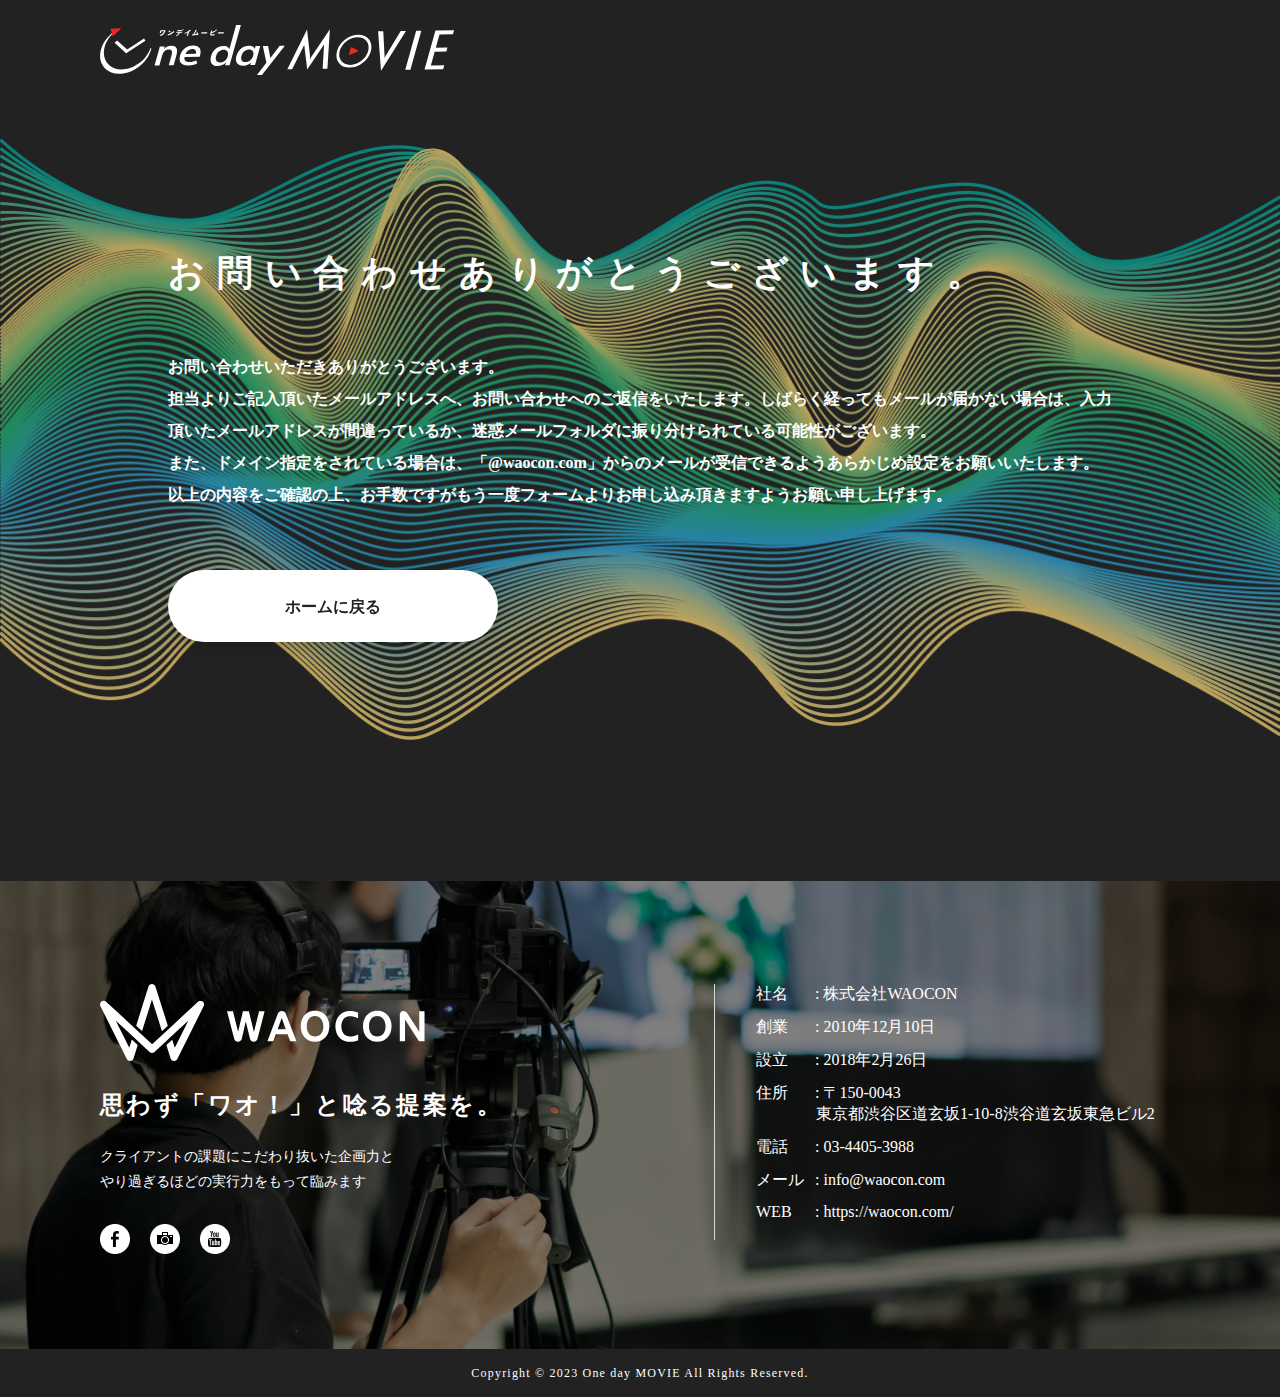
==== commit c09bc9f4: "Responsive mobile" ====
--- a/thanks-page.html
+++ b/thanks-page.html
@@ -7,6 +7,7 @@
   <meta name="viewport" content="width=device-width, initial-scale=1.0">
   <title>Thanks page</title>
   <link rel="stylesheet" href="./styles.css">
+  <link rel="stylesheet" href="./breakpoints.css">
 </head>
 
 <body>
@@ -40,6 +41,23 @@
         <h4 class="footer-title">思わず「ワオ！」と唸る提案を。</h4>
         <p class="footer-subtitle">クライアントの課題にこだわり抜いた企画力と</p>
         <p class="footer-subtitle">やり過ぎるほどの実行力をもって臨みます</p>
+        <ul class="list-social">
+          <li>
+            <a href="https://www.facebook.com/waocon.inc/">
+              <img src="img/ic-facebook.png" alt="facebook">
+            </a>
+          </li>
+          <li>
+            <a href="https://www.instagram.com/waocon_office/">
+              <img src="img/ic-instagram.png" alt="instagram">
+            </a>
+          </li>
+          <li>
+            <a href="https://www.youtube.com/@WaoconChannel">
+              <img src="img/ic-youtube.png" alt="youtube">
+            </a>
+          </li>
+        </ul>
       </div>
       <div class="footer-content-right">
         <img class="line-5" src="./img/line-5.svg" alt="Line 5" />
--- a/styles.css
+++ b/styles.css
@@ -1237,7 +1237,7 @@
 
 .introduction-item {
   letter-spacing: 0;
-  margin-bottom: 14px;
+  margin-bottom: 12px;
 }
 .introduction-item span {
   display: inline-block;
@@ -1829,7 +1829,6 @@
 .plus-image {
   align-self: center;
   height: 45px;
-  margin-left: 1px;
   width: 45px;
 }
 
@@ -1915,3 +1914,33 @@
 .text-money {
   width: 115px;
 }
+
+.list-social {
+  display: flex;
+  padding-top: 30px;
+}
+
+.list-social li {
+  margin-right: 20px;
+}
+
+/* css menu */
+.navbar-toggle {
+  display: none;
+  cursor: pointer;
+}
+
+.menu-social-mb, 
+.content-security, 
+.scroll-down-mb,
+.show-mb {
+  display: none;
+}
+
+.hide {
+  display: none;
+}
+
+.features-content-item strong {
+  font-weight: bold;
+}
--- a/breakpoints.css
+++ b/breakpoints.css
@@ -0,0 +1,713 @@
+/*---1024 screen----*/
+@media screen 
+and (max-width : 1024px) {
+  .page-header {
+    gap: unset;
+    min-width: unset;
+    padding: unset;
+    height: 60px;
+    align-items: center;
+    justify-content: space-around;
+    display: flex;
+    width: 100%;
+  }
+  .logo {
+    width: 213px;
+    height: 30px;
+  }
+	.navbar-toggle {
+    display: block;
+  }
+  .close-icon {
+    display: none;
+  }
+  .close-icon.show {
+    display: block;
+  }
+  .hamburger-icon.hide {
+    display: none;
+  }
+  .navbar {
+    width: 100%;
+    min-height: 844px;
+    background-color: #212121;
+    display: none;
+    position: absolute;
+    top: 90px;
+    left: 0;
+  }
+  .navbar.show {
+    display: block;
+  }
+  .menu-open.hide {
+    display: none;
+  }
+  .progress {
+    display: none;
+  }
+  
+  .navbar-menu {
+    display: none;
+    flex-direction: column;
+    padding: 10px;
+    background-color: #f1f1f1;
+  }
+  
+  .navbar-menu li {
+    margin-bottom: 10px;
+  }
+
+  .banner-wrapper {
+    margin: unset;
+    height: unset;
+  }
+
+  .banner-wrapper h2 {
+    padding-top: unset;
+    font-size: 30px;
+  }
+  .banner-wrapper h2 i {
+    display: block;
+    font-size: 58px;
+  }
+
+  .banner-wrapper .main-title-img {
+    width: 349px;
+    top: 373px;
+  }
+  .banner-wrapper .person-cameraman {
+    width: 370px;
+    top: 110px;
+  }
+  .layer-1 {
+    height: unset;
+    top: 130px;
+  }
+
+  /* menu item */
+  .navbar-link {
+    display: block;
+    width: 90%;
+    height: 50px;
+    line-height: 50px;
+    text-align: left;
+    margin: 0;
+    margin: 0 auto;
+    margin-bottom: 16px;
+  }
+
+  .navbar-link a {
+    display: block;
+    width: 100%;
+    background-color: #fff;
+    border-radius: 5px;
+    color: #222;
+    position: relative;
+  }
+  .navbar-link a span {
+    position: relative;
+    left: 20px;
+  }
+  .navbar-link a::before {
+    content: '';
+    display: block;
+    width: 28px;
+    height: 28px;
+    background-image: url(./img/ic-arrow.png);
+    position: absolute;
+    right: 20px;
+    top: 11px;
+  }
+  .menu-social-mb.flex {
+    display: flex;
+    width: 90%;
+    height: 68px;
+    margin: 0 auto;
+    justify-content: center;
+    align-items: center;
+    background: #4D4D4D;
+    border-radius: 5px;
+  }
+  .menu-social-mb.flex a {
+    display: block;
+    margin-right: 18px;
+  }
+  .menu-social-mb.flex a:last-child {
+    margin: 0;
+  }
+  .content-security {
+    display: block;
+    margin-top: 48px;
+  }
+  .content-security a {
+    display: block;
+    text-align: center;
+    font-size: 14px;
+    font-family: var(--font-family-yugothic-bold);
+    color: #fff;
+    text-decoration: none;
+    margin-bottom: 18px;
+  }
+
+  .scroll-down-area {
+    display: none;
+  }
+
+  .scroll-down-mb {
+    display: flex;
+    justify-content: center;
+    flex-wrap: wrap;
+    position: relative;
+    top: 400px;
+  }
+  .scroll-down-mb span {
+    display: block;
+    width: 100%;
+    text-align: center;
+  }
+  .scroll-down-mb img {
+    position: relative;
+    top: 14px;
+  }
+  .section-banner {
+    margin-top: 89px;
+    min-height: 520px;
+  }
+  /* section about */
+  .about-wrapper {
+    padding-top: 72px;
+    gap: 50px;
+  }
+  .pr {
+    font-size: 24px;
+    line-height: 45px;
+    white-space: nowrap;
+  }
+  .show-mb {
+    display: block;
+  }
+  .about-content-item {
+    display: flex;
+    flex-wrap: wrap;
+    justify-content: center;
+    line-height: 40px;
+    font-size: 20px;
+    margin-bottom: 35px;
+  }
+  .text-bg {
+    padding: 0 10px;
+  }
+  .text-bg.only {
+    margin: 5px 0;
+  }
+  .about-content-description {
+    margin: 0;
+    margin-top: 10px;
+    font-size: 12px;
+    min-width: unset;
+  }
+  .about-content-text {
+    font-size: 24px;
+  }
+  .hide-mb {
+    display: none;
+  }
+  .about-content-bottom-mb {
+    padding-top: 55px;
+    padding-bottom: 80px;
+  }
+  .about-content-bottom-mb span {
+    display: block;
+    color: #fff;
+    text-align: center;
+    margin-bottom: 26px;
+    position: relative;
+  }
+  .about-content-bottom-mb span::before {
+    content: '';
+    display: block;
+    width: 72px;
+    height: 4px;
+    background-image: url(./img/line-mb.png);
+    background-repeat: no-repeat;
+    position: absolute;
+    left: 0;
+    top: 36px;
+  }
+  .oswald-bold-white-48px {
+    font-size: 38px;
+  }
+  /* feature content */
+  .features-title-area {
+    min-width: unset;
+    margin: 0;
+  }
+  .section-features {
+    min-height: unset;
+  }
+  .features-wrapper {
+    min-height: unset;
+  }
+
+  .features-content-area-mb {
+    padding-bottom: 35px;
+  }
+
+  .features-content-area-mb .title-number {
+    font-family: "Oswald";
+    font-size: 60px;
+    color: #fff;
+    margin-bottom: 18px;
+    display: block; 
+  }
+  .features-content-area-mb h5 {
+    font-size: 30px;
+  }
+  .features-content-area-mb .yugothic-bold-scarlet-48px {
+    font-size: 30px;
+  }
+  .features-content-area-mb p.yugothic-medium-white-16px {
+    font-size: 14px;
+    display: block;
+    width: 90%;
+    margin: 0 auto;
+    line-height: 21px;
+  }
+  .features-content-area-mb .ellipse {
+    width: 120px;
+    height: 120px;
+  }
+  .features-content-area-mb .main-title {
+    display: flex;
+    margin-bottom: 24px;
+    justify-content: space-between;
+    padding-right: 48px;
+  }
+  .features-item {
+    margin-bottom: 35px;
+  }
+  .features-item strong {
+    font-weight: bold;
+  }
+  .surname {
+    font-size: 38px;
+  }
+  /* price content */
+  .price-icon {
+    gap: unset;
+    height: unset;
+    min-width: unset;
+    margin: 0;
+  }
+  .section-price {
+    margin: 0;
+    height: unset;
+  }
+  .icons-1 {
+    width: 45px;
+    height: 45px;
+  }
+  .price-title {
+    font-size: 18px;
+  }
+  .line-red {
+    width: 90%;
+  }
+  .price-description-wrapper {
+    min-width: unset;
+    height: unset;
+    position: relative;
+  }
+  .price-description-title {
+    font-size: 80px;
+    min-height: unset;
+  }
+  .price-description {
+    width: unset;
+    height: unset;
+  }
+  .price-subtitle-2 {
+    font-size: 36px;
+  }
+  .price-subtitle-1 {
+    position: relative;
+    left: unset;
+  }
+  .price-description-subtitle {
+    margin: 0;
+  }
+  /* plus section */
+  .plus-image {
+    width: 60px;
+    height: 60px;
+  }
+  .plus-title {
+    font-size: 12px;
+    line-height: 30px;
+    min-width: unset;
+  }
+  .section-plus {
+    min-height: unset;
+    padding-top: 30px;
+  }
+  .section-plus-content {
+    min-height: unset;
+    padding-bottom: 52px;
+  }
+  .plus-content {
+    min-width: unset;
+    margin: 0;
+    flex-wrap: wrap;
+    border-left: 1px solid var(--alizarin-crimson);
+    margin-left: 15px;
+    gap: 24px;
+  }
+  .plus-content-area {
+    min-height: unset;
+    width: 100%;
+    padding-left: 10px;
+    border: unset;
+  }
+  .plus-content-text {
+    font-size: 14px;
+    line-height: 20px;
+  }
+  .plus-content-item {
+    margin: 0;
+  }
+  /* work */
+  .works-wrapper {
+    width: unset;
+    padding: 0;
+    height: unset;
+    padding-bottom: 40px;
+  }
+  .works-img {
+    width: 50px;
+    height: 50px;
+  }
+  .works-header-area {
+    margin-bottom: 38px;
+    justify-content: space-between;
+    padding: 0 20px;
+    align-items: center;
+  }
+  .works-content {
+    padding-top: 30px;
+  }
+  .works-sub-title-mb {
+    display: inline-block;
+    min-height: unset;
+    margin: 0;
+    padding-top: 20px;
+  }
+  .bottom-chanel-mv {
+    display: flex;
+    justify-content: center;
+    z-index: 1;
+    position: relative;
+  }
+  .works-actions {
+    margin: 0;
+    min-width: unset;
+    padding-top: 15px;
+  }
+  .works-content, .works-wrapper, .works-bg {
+    min-width: 100%;
+  }
+  .works-bg {
+    height: 460px;
+  }
+  .carousel {
+    overflow-x: hidden;
+  }
+  .slick-slider {
+    width: 100%;
+    padding-left: 20px;
+  }
+  .carousel video {
+    width: 200px;
+    height: 125px;
+  }
+  .btn-work-action {
+    width: 34px;
+    height: 34px;
+    min-width: unset;
+    min-height: unset;
+    padding: 0;
+    display: flex;
+    justify-content: center;
+    align-items: center;
+  }
+  /* strong section */
+  .strong-title-top {
+    padding-top: 55px;
+    padding-bottom: 40px;
+  }
+  .surname-1 {
+    min-width: unset;
+  }
+  .strong-title-bottom {
+    width: unset;
+    min-height: unset;
+  }
+  .strong-sub-title {
+    font-size: 16px;
+    line-height: 24px;
+    min-width: unset;
+  }
+  .strong-content-list {
+    position: relative;
+    top: unset;
+    left: unset;
+    transform: unset;
+    flex-wrap: wrap;
+    padding-top: 30px;
+  }
+  .strong-content-item {
+    padding: 0;
+    width: 100%;
+  }
+  .section-strong-wrapper {
+    height: unset;
+  }
+  .strong-title-area {
+    position: relative;
+  }
+  .strong-content-item {
+    display: flex;
+    flex-wrap: wrap;
+    justify-content: center;
+  }
+  .strong-content-list li:nth-child(2) .strong-content-text {
+    padding-top: 0;
+  }
+  /* section comparison */
+  .comparison-title-area {
+    min-width: unset;
+  }
+  .section-comparison-wrapper {
+    position: relative;
+    padding: 0;
+    gap: unset;
+  }
+  .section-comparison {
+    min-height: unset;
+    z-index: unset;
+    padding-top: 80px;
+  }
+  /* section flow */
+  .section-flow {
+    min-height: unset;
+    gap: unset;
+    padding-bottom: 40px;
+  }
+  .flow-content-link {
+    display: none;
+  }
+  .flow-content-area {
+    width: unset;
+    height: unset;
+    display: flex;
+    flex-wrap: wrap;
+    justify-content: center;
+  }
+  .flow-content-item {
+    position: relative;
+    width: 90%;
+    height: unset;
+    order: 1;
+    background: #fff;
+  }
+  .low-content-item-1,
+  .flow-content-item-1 {
+    position: relative;
+    width: 90%;
+    height: unset;
+    left: unset;
+    top: unset;
+  }
+  .flow-content-item-1 {
+    margin-top: 20px;
+    order: 2;
+  }
+  .rectangle-119-7,
+  .rectangle-119-2,
+  .rectangle-119-3 {
+    display: none;
+  }
+  .rectangle-119 {
+    width: 90%;
+    height: 260px;
+  }
+  .flow-content-title {
+    font-size: 24px;
+    min-height: unset;
+  }
+  .content-top-step {
+    width: 56px;
+    min-height: 81px;
+  }
+  .flow-content-description {
+    font-size: 14px;
+    line-height: 28px;
+  }
+  .flow-main-content {
+    padding-left: 16px;
+    position: relative;
+  }
+  .flow-content-item-1 .flow-main-content {
+    background: #dadada;
+  }
+  .flow-content-item-2 {
+    position: relative;
+    top: unset;
+    width: 90%;
+    margin-top: 28px;
+    order: 5;
+  }
+  .flow-content-item-2 .flow-main-content {
+    background: #616161;
+  }
+  .flow-content-item-3 {
+    position: relative;
+    top: unset;
+    width: 90%;
+    margin-top: 28px;
+    order: 7;
+  }
+  .flow-content-item-3 .flow-main-content {
+    background: #323232;
+  }
+  .flow-content-item-4 {
+    position: relative;
+    left: unset;
+    top: unset;
+    width: 90%;
+    height: unset;
+    margin-top: 20px;
+    order: 6;
+  }
+  .flow-content-item-4 .flow-main-content {
+    background: #484848;
+  }
+  .flow-content-item-5 {
+    position: relative;
+    top: unset;
+    height: unset;
+    width: 90%;
+    margin-top: 28px;
+    order: 3;
+  }
+  .flow-content-item-5 .flow-main-content {
+    background: #B5B5B5;
+  }
+  .flow-content-item-6 {
+    position: relative;
+    width: 90%;
+    height: unset;
+    top: unset;
+    left: unset;
+    margin-top: 28px;
+    order: 4;
+  }
+  .flow-content-item-6 .flow-main-content {
+    background: #797979;
+  }
+  .step {
+    font-size: 16px;
+  }
+  .flow-content-img {
+    width: 96px;
+    height: 96px;
+  }
+  .flow-title-area {
+    padding-bottom: 40px;
+  }
+  /* section contact */
+  .contact-form {
+    border: none;
+  }
+  .section-contact {
+    margin-top: 60px;
+    margin-bottom: 63px;
+    gap: unset;
+    width: 90%;
+  }
+  .section-contact-title {
+    margin-bottom: 38px;
+  }
+  .contact-sub-title {
+    font-size: 12px;
+    line-height: 22px;
+    margin-bottom: 50px;
+  }
+  .blank-bottom {
+    display: block;
+    margin-bottom: 22px;
+  }
+  .form-control {
+    width: 100%;
+    height: 40px;
+    padding: 0 10px;
+  }
+  .form-label {
+    width: 100%;
+    margin-bottom: 20px;
+  }
+  .form-group {
+    padding: 15px 0;
+    flex-wrap: wrap;
+  }
+  .section-contact-content {
+    gap: unset;
+    width: 100%;
+  }
+  .form-label-badge {
+    margin-left: 12px;
+  }
+  .form-control-select {
+    width: 100%;
+    height: 40px;
+    padding: 0 10px;
+  }
+  .text-area {
+    width: 100%;
+    height: 160px;
+  }
+  .area-content {
+    border: none;
+  }
+  /* footer */
+  .page-footer {
+    height: unset;
+  }
+  .footer-content {
+    padding: 40px;
+    flex-wrap: wrap;
+  }
+  .frame-2 {
+    display: block;
+    width: 229px;
+  }
+  .footer-title {
+    font-size: 20px;
+  }
+  .line-5 {
+    display: none;
+  }
+  .footer-content-right {
+    min-width: unset;
+    margin-top: 52px;
+    border-left: 1px solid #fff;
+  }
+  .introduction-item {
+    margin-bottom: 8px;
+  }
+  .introduction-list {
+    padding-left: 28px;
+  }
+  .valign-text-middle {
+    font-size: 10px;
+  }
+}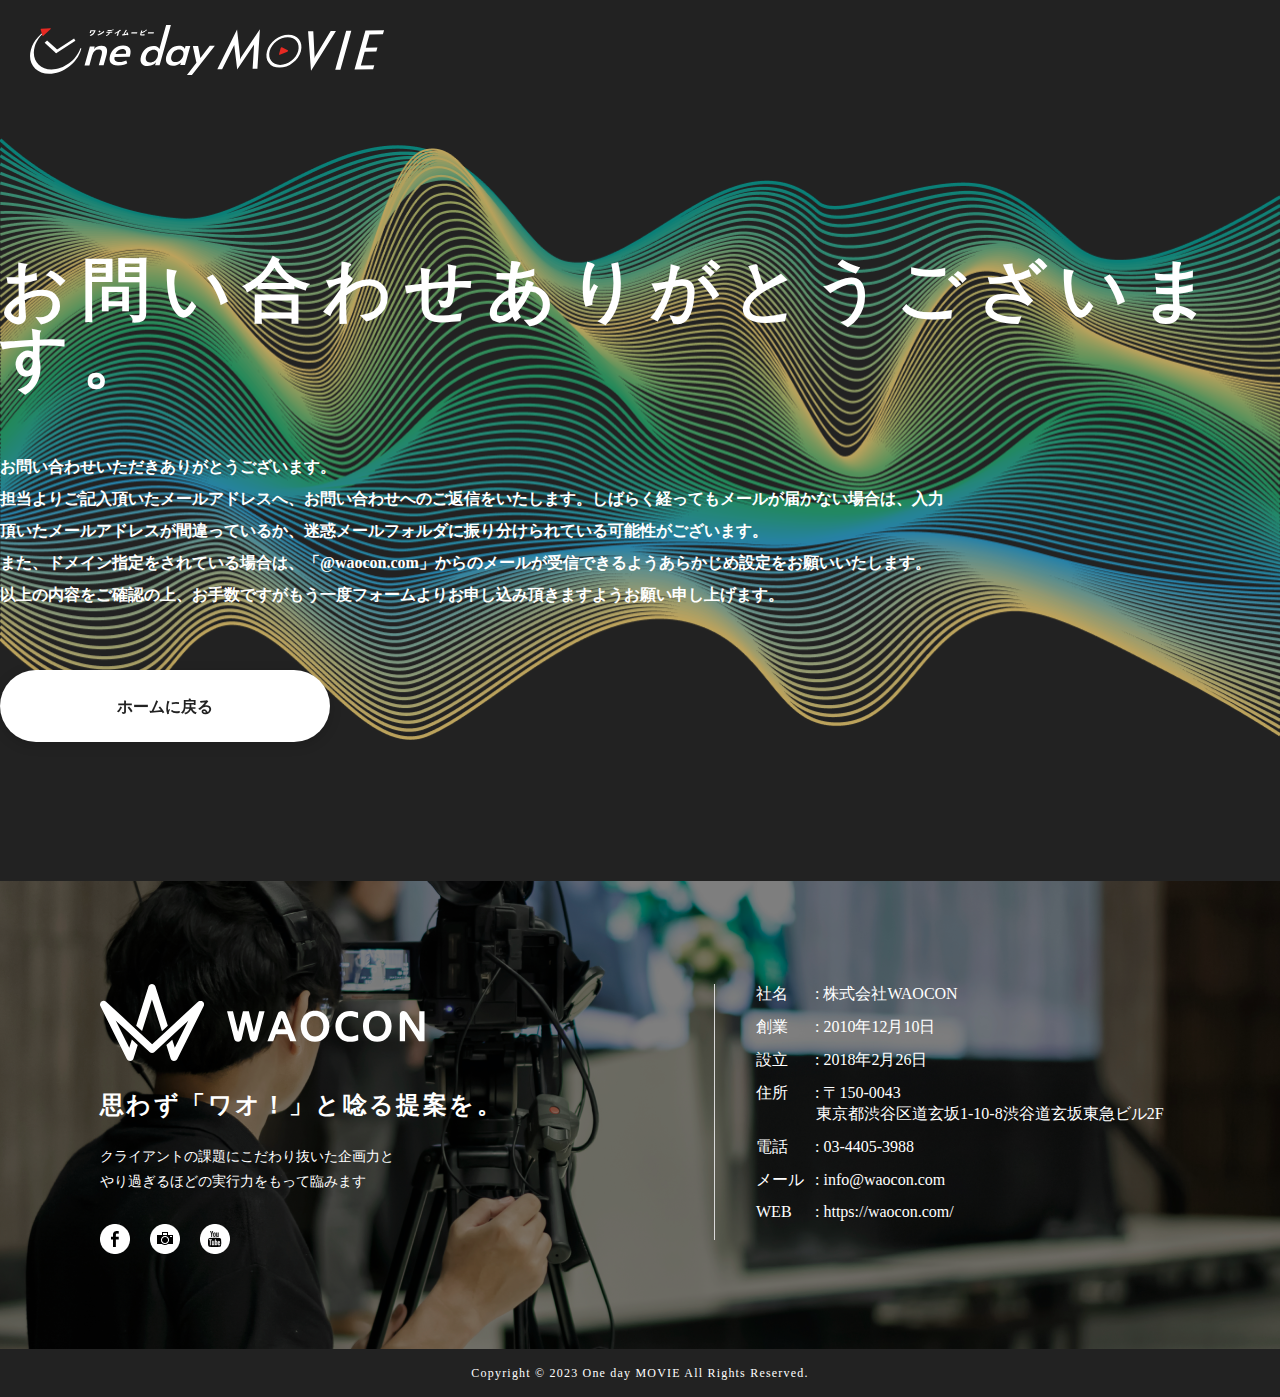
==== commit ca4e4212: "update feedback" ====
--- a/thanks-page.html
+++ b/thanks-page.html
@@ -43,18 +43,18 @@
         <p class="footer-subtitle">やり過ぎるほどの実行力をもって臨みます</p>
         <ul class="list-social">
           <li>
-            <a href="https://www.facebook.com/waocon.inc/">
-              <img src="img/ic-facebook.png" alt="facebook">
+            <a target="_blank" href="https://www.facebook.com/waocon.inc/">
+              <img src="img/ic-facebook.webp" alt="facebook">
             </a>
           </li>
           <li>
-            <a href="https://www.instagram.com/waocon_office/">
-              <img src="img/ic-instagram.png" alt="instagram">
+            <a target="_blank" href="https://www.instagram.com/waocon_office/">
+              <img src="img/ic-instagram.webp" alt="instagram">
             </a>
           </li>
           <li>
-            <a href="https://www.youtube.com/@WaoconChannel">
-              <img src="img/ic-youtube.png" alt="youtube">
+            <a target="_blank" href="https://www.youtube.com/@WaoconChannel">
+              <img src="img/ic-youtube.webp" alt="youtube">
             </a>
           </li>
         </ul>
@@ -66,7 +66,7 @@
           <li class="introduction-item yugothic-medium-white-16px"><span>創業</span> : 2010年12月10日</li>
           <li class="introduction-item yugothic-medium-white-16px"><span>設立</span> : 2018年2月26日</li>
           <li class="introduction-item yugothic-medium-white-16px"><span>住所</span> : 〒150-0043<br><span
-              class="only">東京都渋谷区道玄坂1-10-8渋谷道玄坂東急ビル2</span></li>
+              class="only">東京都渋谷区道玄坂1-10-8渋谷道玄坂東急ビル2F</span></li>
           <li class="introduction-item yugothic-medium-white-16px"><span>電話</span> : 03-4405-3988</li>
           <li class="introduction-item yugothic-medium-white-16px"><span>メール</span> : info@waocon.com</li>
           <li class="introduction-item yugothic-medium-white-16px"><span>WEB</span> : https://waocon.com/
--- a/styles.css
+++ b/styles.css
@@ -972,12 +972,15 @@
   display: flex;
   z-index: 1;
   width: 100%;
+  background-color: #454545;
 }
 
 .works-wrapper {
   width: 100%;
+  max-width: 1200px;
   padding-top: 26px;
-  padding-left: 195px;
+  margin: auto;
+  /* padding-left: 195px; */
   height: 550px;
   position: relative;
 }
@@ -1848,7 +1851,7 @@
 
 /* carousel */
 .carousel{
-  width: 1200px;
+  max-width: 1200px;
 }
 
 .carousel video {
@@ -1856,16 +1859,16 @@
   height: 191px;
 }
 
-.works-media-item {
+/* .works-media-item {
   margin-right: 50px;
-}
+} */
 .works-media-item p, h6 {
   padding-top: 16px;
 }
-.slick-list {
+/* .slick-list {
   padding: 0 !important;
   padding-right: 150px !important;
-}
+} */
 
 /* css thansk page */
 .content-thanks {
@@ -1944,3 +1947,20 @@
 .features-content-item strong {
   font-weight: bold;
 }
+
+
+/* duc fix 23/5/2023 */
+.section-works .slick-container {
+  margin-right: 40px; /* Thay đổi giá trị margin-right theo mong muốn của bạn */
+}
+.section-works .slick-slide {
+  margin-right: 40px; /* Thay đổi giá trị margin-right theo mong muốn của bạn */
+}
+.section-works .works-media-item{
+  transition: all 0.5s;
+}
+
+.section-works .slick-current{
+  transform: scale(1.2);
+  transition: all 0.5s;
+}
--- a/breakpoints.css
+++ b/breakpoints.css
@@ -1,3 +1,39 @@
+/*---1366 screen----*/
+@media screen 
+and (max-width : 1366px) {
+  .page-header {
+    min-width: unset;
+    padding: 25px 30px;
+  }
+  .banner-wrapper h2 {
+    font-size: 68px;
+  }
+  .progress {
+    left: unset;
+    right: 172px;
+  }
+  .navbar {
+    gap: 34px;
+  }
+  .navbar-link a {
+    font-size: 12px;
+  }
+  .progress {
+    min-width: unset;
+  }
+  .progress-wrapper {
+    width: 545px;
+  }
+}
+
+/*---1280 screen----*/
+@media screen 
+and (max-width : 1280px) {
+  .progress {
+    right: 88px;
+  }
+}
+
 /*---1024 screen----*/
 @media screen 
 and (max-width : 1024px) {
@@ -14,9 +50,13 @@
   .logo {
     width: 213px;
     height: 30px;
+    position: relative;
+    z-index: 10;
   }
 	.navbar-toggle {
     display: block;
+    position: relative;
+    z-index: 10;
   }
   .close-icon {
     display: none;
@@ -33,8 +73,9 @@
     background-color: #212121;
     display: none;
     position: absolute;
-    top: 90px;
+    top: 0;
     left: 0;
+    padding-top: 90px;
   }
   .navbar.show {
     display: block;
@@ -250,6 +291,7 @@
   }
 
   .features-content-area-mb {
+    padding: 0 20px;
     padding-bottom: 35px;
   }
 
@@ -270,7 +312,6 @@
     font-size: 14px;
     display: block;
     width: 90%;
-    margin: 0 auto;
     line-height: 21px;
   }
   .features-content-area-mb .ellipse {
@@ -496,6 +537,14 @@
     z-index: unset;
     padding-top: 80px;
   }
+  .comparison-content-cover {
+    width: 90%;
+    overflow-x: scroll;
+  }
+  .comparison-bg-white.only {
+    position: relative;
+    left: 10px;
+  }
   /* section flow */
   .section-flow {
     min-height: unset;
@@ -528,8 +577,9 @@
     top: unset;
   }
   .flow-content-item-1 {
-    margin-top: 20px;
+    margin-top: 28px;
     order: 2;
+    background: #dadada;
   }
   .rectangle-119-7,
   .rectangle-119-2,
@@ -538,7 +588,7 @@
   }
   .rectangle-119 {
     width: 90%;
-    height: 260px;
+    height: unset;
   }
   .flow-content-title {
     font-size: 24px;
@@ -556,17 +606,12 @@
     padding-left: 16px;
     position: relative;
   }
-  .flow-content-item-1 .flow-main-content {
-    background: #dadada;
-  }
   .flow-content-item-2 {
     position: relative;
     top: unset;
     width: 90%;
     margin-top: 28px;
     order: 5;
-  }
-  .flow-content-item-2 .flow-main-content {
     background: #616161;
   }
   .flow-content-item-3 {
@@ -575,8 +620,6 @@
     width: 90%;
     margin-top: 28px;
     order: 7;
-  }
-  .flow-content-item-3 .flow-main-content {
     background: #323232;
   }
   .flow-content-item-4 {
@@ -585,10 +628,8 @@
     top: unset;
     width: 90%;
     height: unset;
-    margin-top: 20px;
+    margin-top: 28px;
     order: 6;
-  }
-  .flow-content-item-4 .flow-main-content {
     background: #484848;
   }
   .flow-content-item-5 {
@@ -598,8 +639,6 @@
     width: 90%;
     margin-top: 28px;
     order: 3;
-  }
-  .flow-content-item-5 .flow-main-content {
     background: #B5B5B5;
   }
   .flow-content-item-6 {
@@ -610,8 +649,6 @@
     left: unset;
     margin-top: 28px;
     order: 4;
-  }
-  .flow-content-item-6 .flow-main-content {
     background: #797979;
   }
   .step {
@@ -710,4 +747,24 @@
   .valign-text-middle {
     font-size: 10px;
   }
+  .content-thanks {
+    margin-top: 0;
+    padding-left: 20px;
+  }
+  .banner-wrapper .content-thanks h2 {
+    font-size: 24px;
+    line-height: 30px;
+  }
+  .content-thanks p {
+    line-height: 24px;
+    font-size: 12px;
+  }
+  .return-home-button {
+    width: 250px;
+    height: 60px;
+    margin-bottom: 30px;
+  }
+  .return-home-button a {
+    line-height: 60px;
+  }
 }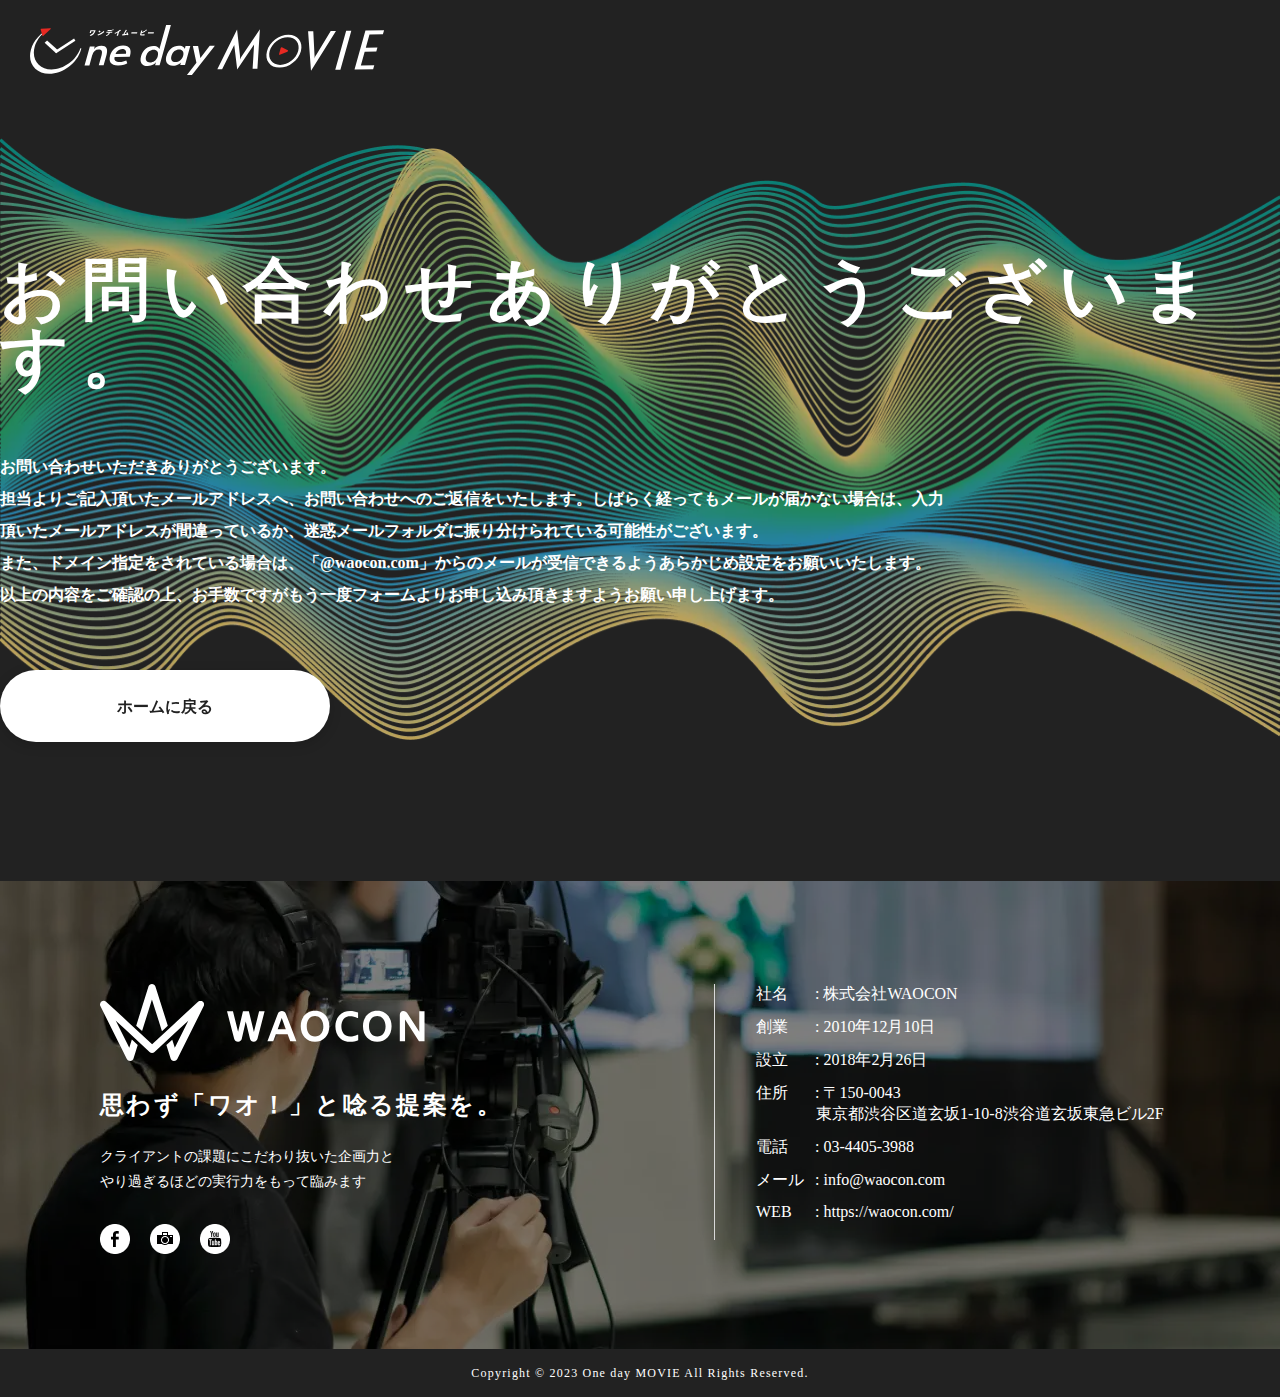
==== commit d034194c: "convert img webp" ====
--- a/thanks-page.html
+++ b/thanks-page.html
@@ -17,7 +17,7 @@
   <main class="page-main screen">
     <section class="section-banner">
       <div class="banner-wrapper">
-        <img class="layer-1" src="./img/layer-1.png" alt="Layer 1" />
+        <img class="layer-1" src="./img/layer-1.webp" alt="Layer 1" />
         <div class="content-thanks">
           <h2>お問い合わせありがとうございます。</h2>
           <p>
--- a/styles.css
+++ b/styles.css
@@ -125,7 +125,7 @@
   -webkit-appearance: none; /* for Safari and Chrome */
   -moz-appearance: none; /* for Firefox */
   appearance: none; /* for other browsers */
-  background-image: url(img/arrow.png);
+  background-image: url(img/arrow.webp);
   background-repeat: no-repeat;
   background-position: right 12px center;
 }
@@ -519,7 +519,7 @@
 
 .strong-bg {
   align-items: flex-start;
-  background-image: url(./img/rectangle-67-1.png);
+  background-image: url(./img/rectangle-67-1.webp);
   background-position: 50% 50%;
   background-size: cover;
   display: flex;
@@ -636,7 +636,7 @@
 
 .section-price {
   align-items: flex-start;
-  background-image: url(./img/rectangle-68-1.png);
+  background-image: url(./img/rectangle-68-1.webp);
   background-position: 50% 50%;
   background-size: cover;
   display: flex;
@@ -1208,7 +1208,7 @@
 }
 
 .page-footer {
-  background-image: url(./img/rectangle-68.png);
+  background-image: url(./img/rectangle-68.webp);
   background-position: 50% 50%;
   background-size: cover;
   height: 468px;
@@ -1940,10 +1940,6 @@
   display: none;
 }
 
-.hide {
-  display: none;
-}
-
 .features-content-item strong {
   font-weight: bold;
 }
--- a/breakpoints.css
+++ b/breakpoints.css
@@ -154,7 +154,7 @@
     display: block;
     width: 28px;
     height: 28px;
-    background-image: url(./img/ic-arrow.png);
+    background-image: url(./img/ic-arrow.webp);
     position: absolute;
     right: 20px;
     top: 11px;
@@ -269,7 +269,7 @@
     display: block;
     width: 72px;
     height: 4px;
-    background-image: url(./img/line-mb.png);
+    background-image: url(./img/line-mb.webp);
     background-repeat: no-repeat;
     position: absolute;
     left: 0;
